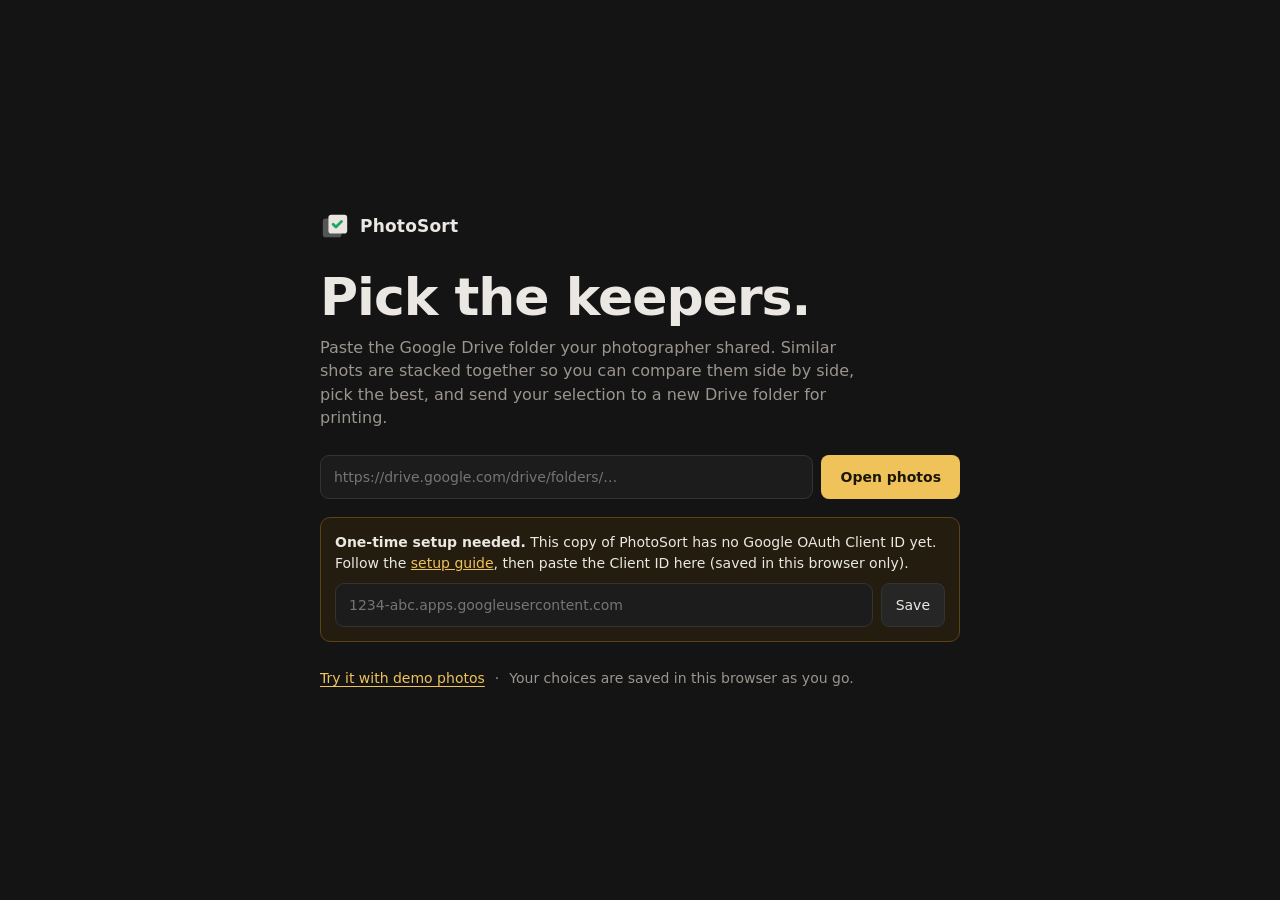
==== index.html @ e8511625 "Add PhotoSort web app: Drive photo viewer with similar-shot stacking, pick/reject culling and share-" ====
<!doctype html>
<html lang="en">
<head>
  <meta charset="utf-8">
  <meta name="viewport" content="width=device-width, initial-scale=1, viewport-fit=cover">
  <meta name="color-scheme" content="dark">
  <title>PhotoSort</title>
  <link rel="icon" href="data:image/svg+xml,%3Csvg xmlns='http://www.w3.org/2000/svg' viewBox='0 0 32 32'%3E%3Crect x='3' y='7' width='20' height='20' rx='3' fill='%23555'/%3E%3Crect x='9' y='3' width='20' height='20' rx='3' fill='%23e9e6e1'/%3E%3Cpath d='M14 13l3 3 6-6' stroke='%2321a366' stroke-width='3' fill='none' stroke-linecap='round' stroke-linejoin='round'/%3E%3C/svg%3E">
  <link rel="stylesheet" href="styles.css">
</head>
<body>
  <!-- Top bar (grid screen) -->
  <header id="topbar" hidden>
    <button id="btn-home" class="icon-btn" title="Open another folder" aria-label="Home">
      <svg viewBox="0 0 24 24" width="20" height="20"><path d="M15 5l-7 7 7 7" fill="none" stroke="currentColor" stroke-width="2" stroke-linecap="round" stroke-linejoin="round"/></svg>
    </button>
    <div class="folder-title">
      <div id="folder-name"></div>
      <div id="folder-meta" class="muted small"></div>
    </div>
    <div class="seg filters" id="filters" role="tablist" aria-label="Filter photos">
      <button data-filter="all" class="on">All <b></b></button>
      <button data-filter="todo">To review <b></b></button>
      <button data-filter="p">Picked <b></b></button>
      <button data-filter="r">Rejected <b></b></button>
    </div>
    <div class="tools">
      <label class="slider" title="How alike photos must be to stack together. Left = no stacking.">
        <span>Stacking</span><input id="sim" type="range" min="0" max="24" step="1">
      </label>
      <label class="slider hide-sm" title="Thumbnail size">
        <span>Size</span><input id="tile-size" type="range" min="120" max="380" step="10">
      </label>
      <button id="btn-help" class="icon-btn" title="Keyboard shortcuts (?)" aria-label="Help">?</button>
      <button id="btn-review" class="primary">Review &amp; share <span id="pick-count" class="pill">0</span></button>
    </div>
  </header>
  <div id="status-strip" hidden><span id="status-text"></span><div class="bar"><i id="status-bar"></i></div></div>
  <div id="auth-banner" hidden>Your Google session expired. <button id="btn-reconnect" class="link">Reconnect</button></div>

  <main>
    <!-- Start -->
    <section id="screen-start" class="start">
      <div class="start-card">
        <div class="brand">
          <svg viewBox="0 0 32 32" width="30" height="30" aria-hidden="true"><rect x="3" y="7" width="20" height="20" rx="3" fill="#555"/><rect x="9" y="3" width="20" height="20" rx="3" fill="#e9e6e1"/><path d="M14 13l3 3 6-6" stroke="#21a366" stroke-width="3" fill="none" stroke-linecap="round" stroke-linejoin="round"/></svg>
          PhotoSort
        </div>
        <h1>Pick the keepers.</h1>
        <p class="lede">Paste the Google Drive folder your photographer shared. Similar shots are stacked together so you can compare them side by side, pick the best, and send your selection to a new Drive folder for printing.</p>
        <form id="open-form" autocomplete="off">
          <input id="link" type="text" inputmode="url" spellcheck="false" placeholder="https://drive.google.com/drive/folders/…" aria-label="Google Drive folder link" required>
          <button class="primary" type="submit" id="btn-open">Open photos</button>
        </form>
        <p id="start-msg" class="msg" hidden></p>
        <div id="setup" class="setup" hidden>
          <p><b>One-time setup needed.</b> This copy of PhotoSort has no Google OAuth Client ID yet. Follow the <a href="https://github.com/hms-cap/photosort#google-cloud-setup" target="_blank" rel="noopener">setup guide</a>, then paste the Client ID here (saved in this browser only).</p>
          <div class="row"><input id="cid" placeholder="1234-abc.apps.googleusercontent.com"><button id="save-cid">Save</button></div>
        </div>
        <div id="recent" hidden>
          <h3>Recent folders</h3>
          <ul></ul>
        </div>
        <div class="start-foot">
          <button id="btn-demo" class="link">Try it with demo photos</button>
          <span class="muted">·</span>
          <span class="muted">Your choices are saved in this browser as you go.</span>
        </div>
      </div>
    </section>

    <!-- Loading -->
    <section id="screen-loading" class="loading" hidden>
      <div class="spinner"></div>
      <p id="loading-text">Opening folder…</p>
    </section>

    <!-- Grid -->
    <section id="screen-grid" hidden>
      <div id="grid" class="grid" role="grid" aria-label="Photos"></div>
      <p id="grid-empty" class="empty" hidden></p>
    </section>
  </main>

  <!-- Viewer -->
  <div id="viewer" class="overlay viewer" hidden role="dialog" aria-label="Photo viewer">
    <div class="v-top">
      <button id="v-close" class="icon-btn" title="Back to grid (Esc)" aria-label="Close">
        <svg viewBox="0 0 24 24" width="20" height="20"><path d="M6 6l12 12M18 6L6 18" stroke="currentColor" stroke-width="2" stroke-linecap="round"/></svg>
      </button>
      <div class="v-title">
        <div id="v-name"></div>
        <div id="v-pos" class="muted small"></div>
      </div>
      <div class="seg" id="v-mode">
        <button data-mode="compare" title="See the whole stack side by side (C)">Compare</button>
        <button data-mode="single" title="One photo, large (Enter)">Single</button>
      </div>
      <label class="check hide-sm" title="Move to the next photo after picking or rejecting">
        <input type="checkbox" id="v-auto"> Auto-advance
      </label>
    </div>
    <div class="v-stage" id="v-stage"></div>
    <div class="v-strip" id="v-strip"></div>
    <div class="v-actions">
      <button id="v-prev-set" class="ghost" title="Previous stack (↑)">‹ <span class="hide-sm">Prev stack</span></button>
      <button id="v-reject" class="act reject" title="Reject (X)">✕ Reject <kbd>X</kbd></button>
      <button id="v-pick" class="act pick" title="Pick (P)">✓ Pick <kbd>P</kbd></button>
      <button id="v-only" class="act" title="Pick this one, reject the rest of the stack (Shift+P)">Keep only <span class="hide-sm">this</span> <kbd>⇧P</kbd></button>
      <button id="v-next-set" class="ghost" title="Next stack (↓)"><span class="hide-sm">Next stack</span> ›</button>
    </div>
  </div>

  <!-- Review & share -->
  <div id="review" class="overlay panel" hidden role="dialog" aria-label="Review and share">
    <div class="panel-card">
      <div class="panel-head">
        <h2>Selected for print <span id="r-count" class="pill"></span></h2>
        <button id="r-close" class="icon-btn" aria-label="Close">
          <svg viewBox="0 0 24 24" width="20" height="20"><path d="M6 6l12 12M18 6L6 18" stroke="currentColor" stroke-width="2" stroke-linecap="round"/></svg>
        </button>
      </div>
      <div class="panel-body">
        <div id="r-grid" class="r-grid"></div>
        <p id="r-empty" class="empty" hidden>Nothing picked yet. Press <kbd>P</kbd> on a photo, or click its ✓, to add it here.</p>
        <div id="r-prev" class="r-prev" hidden></div>
        <div class="r-form">
          <label class="field"><span>New Drive folder name</span><input id="r-name"></label>
          <label class="check"><input type="checkbox" id="r-anyone" checked> Anyone with the link can view</label>
          <label class="field"><span>Also share with <span class="muted">(optional, comma separated)</span></span><input id="r-emails" type="text" placeholder="printshop@example.com"></label>
          <p class="muted small">Copies are created in <b>your</b> Google Drive and count toward your storage. Running this again later only adds new picks and removes un-picked ones.</p>
        </div>
        <div id="r-progress" class="r-progress" hidden><div class="bar"><i></i></div><span></span></div>
        <div id="r-result" class="r-result" hidden></div>
      </div>
      <div class="panel-foot">
        <button id="r-list" class="ghost">Download file list</button>
        <button id="r-share" class="primary">Create Drive folder</button>
      </div>
    </div>
  </div>

  <!-- Help -->
  <div id="help" class="overlay panel" hidden role="dialog" aria-label="Keyboard shortcuts">
    <div class="panel-card narrow">
      <div class="panel-head"><h2>How it works</h2><button id="h-close" class="icon-btn" aria-label="Close">
        <svg viewBox="0 0 24 24" width="20" height="20"><path d="M6 6l12 12M18 6L6 18" stroke="currentColor" stroke-width="2" stroke-linecap="round"/></svg></button></div>
      <div class="panel-body">
        <p>Photos taken moments apart that look alike are <b>stacked</b> (the tiles with a number). Open a stack to compare its shots side by side and keep the best one(s). Drag <b>Stacking</b> left for fewer, tighter stacks, or all the way left to turn it off.</p>
        <table class="keys">
          <tr><td><kbd>P</kbd> / <kbd>Space</kbd></td><td>Pick (press again to undo)</td></tr>
          <tr><td><kbd>X</kbd></td><td>Reject (press again to undo)</td></tr>
          <tr><td><kbd>⇧</kbd>+<kbd>P</kbd></td><td>Keep only this one, reject the rest of the stack</td></tr>
          <tr><td><kbd>U</kbd></td><td>Clear mark</td></tr>
          <tr><td><kbd>←</kbd> <kbd>→</kbd></td><td>Previous / next photo</td></tr>
          <tr><td><kbd>↑</kbd> <kbd>↓</kbd></td><td>Previous / next stack</td></tr>
          <tr><td><kbd>Enter</kbd> / <kbd>C</kbd></td><td>Open photo / switch Single ↔ Compare</td></tr>
          <tr><td><kbd>Z</kbd> or click</td><td>Zoom to check focus (single view)</td></tr>
          <tr><td><kbd>Esc</kbd></td><td>Back</td></tr>
        </table>
        <p class="muted small">On a phone: swipe left/right between photos and use the buttons at the bottom.</p>
      </div>
    </div>
  </div>

  <div id="toast" role="status" aria-live="polite"></div>
  <script type="module" src="js/app.js"></script>
</body>
</html>
---- styles.css ----
:root {
  --bg: #141414;
  --bg-2: #1c1c1c;
  --bg-3: #262626;
  --line: #333;
  --text: #ebe8e3;
  --muted: #9a958e;
  --pick: #2fbf71;
  --pick-soft: rgba(47, 191, 113, .18);
  --reject: #e5534b;
  --accent: #f0c35a;
  --focus: #6ea8fe;
  --radius: 10px;
  --tile: 200px;
  --font: ui-sans-serif, system-ui, -apple-system, "Segoe UI", Roboto, "Helvetica Neue", Arial, sans-serif;
  color-scheme: dark;
}

* { box-sizing: border-box; }
html, body { margin: 0; height: 100%; }
body {
  background: var(--bg);
  color: var(--text);
  font: 14px/1.45 var(--font);
  -webkit-font-smoothing: antialiased;
}
[hidden] { display: none !important; }
button { font: inherit; color: inherit; cursor: pointer; }
input { font: inherit; color: inherit; }
a { color: var(--accent); }
kbd {
  font: 11px/1 ui-monospace, SFMono-Regular, Menlo, monospace;
  border: 1px solid #555; border-bottom-width: 2px; border-radius: 4px;
  padding: 2px 5px; color: var(--muted); background: rgba(255,255,255,.04);
}
.muted { color: var(--muted); }
.small { font-size: 12px; }
.pill {
  display: inline-block; min-width: 1.6em; padding: 1px 7px; border-radius: 99px;
  background: rgba(0,0,0,.25); font-size: 12px; font-weight: 600; text-align: center;
}

/* Buttons */
.primary, .ghost, .act, .setup button, .seg button {
  border: 1px solid var(--line); background: var(--bg-3); border-radius: 8px;
  padding: 8px 14px; white-space: nowrap; transition: background .12s, border-color .12s, transform .06s;
}
.primary { background: var(--accent); color: #1b1608; border-color: transparent; font-weight: 600; }
.primary:hover { filter: brightness(1.06); }
.primary:disabled { opacity: .5; cursor: default; }
.ghost { background: transparent; }
.ghost:hover, .act:hover, .setup button:hover { background: #303030; }
button:active { transform: translateY(1px); }
.link { background: none; border: 0; padding: 0; color: var(--accent); text-decoration: underline; text-underline-offset: 3px; }
.icon-btn {
  display: inline-grid; place-items: center; width: 34px; height: 34px; flex: none;
  border-radius: 8px; border: 1px solid transparent; background: transparent; font-weight: 700;
}
.icon-btn:hover { background: var(--bg-3); border-color: var(--line); }
:focus-visible { outline: 2px solid var(--focus); outline-offset: 2px; }

.seg { display: inline-flex; border: 1px solid var(--line); border-radius: 9px; padding: 2px; background: var(--bg-2); }
.seg button { border: 0; background: transparent; padding: 6px 11px; border-radius: 7px; color: var(--muted); }
.seg button.on { background: var(--bg-3); color: var(--text); box-shadow: 0 1px 0 rgba(255,255,255,.05) inset; }
.seg button b { font-weight: 600; margin-left: 2px; opacity: .8; }

.check { display: inline-flex; align-items: center; gap: 7px; cursor: pointer; user-select: none; }
.check input { width: 16px; height: 16px; accent-color: var(--pick); }

/* Top bar */
#topbar {
  position: sticky; top: 0; z-index: 20; display: flex; align-items: center; gap: 12px; flex-wrap: wrap;
  padding: 10px 16px; background: rgba(20,20,20,.92); backdrop-filter: blur(10px);
  border-bottom: 1px solid var(--line);
}
.folder-title { min-width: 0; flex: 1 1 180px; }
#folder-name { font-weight: 600; font-size: 15px; white-space: nowrap; overflow: hidden; text-overflow: ellipsis; }
.tools { display: flex; align-items: center; gap: 12px; }
.slider { display: inline-flex; align-items: center; gap: 8px; color: var(--muted); font-size: 12px; }
.slider input { width: 96px; accent-color: var(--accent); }
#btn-review .pill { margin-left: 4px; }

#status-strip {
  position: sticky; top: 55px; z-index: 19; display: flex; align-items: center; gap: 12px;
  padding: 6px 16px; font-size: 12px; color: var(--muted); background: var(--bg-2); border-bottom: 1px solid var(--line);
}
#status-strip .bar { flex: 0 0 160px; }
.bar { height: 4px; border-radius: 4px; background: var(--bg-3); overflow: hidden; }
.bar i { display: block; height: 100%; width: 0; background: var(--accent); transition: width .2s; }
#auth-banner {
  padding: 8px 16px; background: #3a2a10; color: #f6dfae; border-bottom: 1px solid #5a4319; text-align: center;
}

/* Start */
.start { min-height: 100vh; display: grid; place-items: center; padding: 32px 16px; }
.start-card { width: min(640px, 100%); }
.brand { display: flex; align-items: center; gap: 10px; font-weight: 700; font-size: 17px; letter-spacing: .2px; }
.start h1 { font-size: clamp(34px, 6vw, 52px); line-height: 1.05; margin: 28px 0 12px; letter-spacing: -1px; }
.lede { color: var(--muted); font-size: 16px; max-width: 54ch; margin: 0 0 26px; }
#open-form { display: flex; gap: 8px; }
#open-form input, .setup input, .field input {
  flex: 1; min-width: 0; padding: 11px 13px; border-radius: 9px; border: 1px solid var(--line);
  background: var(--bg-2); outline: none;
}
#open-form input:focus, .setup input:focus, .field input:focus { border-color: #666; }
#open-form .primary { padding: 11px 18px; }
.msg { margin: 12px 0 0; color: #f3a69f; }
.msg.info { color: var(--muted); }
.setup { margin-top: 18px; padding: 14px; border: 1px solid #5a4319; background: #241c0e; border-radius: var(--radius); }
.setup p { margin: 0 0 10px; }
.setup .row { display: flex; gap: 8px; }
#recent { margin-top: 30px; }
#recent h3 { font-size: 12px; text-transform: uppercase; letter-spacing: .08em; color: var(--muted); margin: 0 0 8px; }
#recent ul { list-style: none; padding: 0; margin: 0; border: 1px solid var(--line); border-radius: var(--radius); overflow: hidden; }
#recent li { display: flex; align-items: center; gap: 10px; padding: 10px 12px; background: var(--bg-2); cursor: pointer; }
#recent li + li { border-top: 1px solid var(--line); }
#recent li:hover { background: var(--bg-3); }
#recent .r-title { flex: 1; min-width: 0; overflow: hidden; text-overflow: ellipsis; white-space: nowrap; }
#recent .forget { opacity: .5; }
#recent .forget:hover { opacity: 1; }
.start-foot { margin-top: 26px; display: flex; gap: 10px; flex-wrap: wrap; align-items: center; }

.loading { min-height: 70vh; display: grid; place-content: center; justify-items: center; gap: 14px; color: var(--muted); }
.spinner { width: 34px; height: 34px; border: 3px solid var(--bg-3); border-top-color: var(--accent); border-radius: 50%; animation: spin 0.8s linear infinite; }
@keyframes spin { to { transform: rotate(360deg); } }

/* Grid */
.grid {
  display: grid; grid-template-columns: repeat(auto-fill, minmax(var(--tile), 1fr));
  gap: 14px; padding: 16px 16px 80px;
}
.tile {
  position: relative; aspect-ratio: 3 / 2; border-radius: 8px; cursor: pointer; outline: none;
  background: var(--bg-2);
}
.tile.stack { margin: 6px 6px 0 0; }
.tile.stack::before, .tile.stack::after {
  content: ""; position: absolute; inset: 0; border-radius: 8px; background: #2c2c2c; border: 1px solid #3a3a3a;
}
.tile.stack::before { transform: translate(6px, -6px); z-index: 0; }
.tile.stack::after { transform: translate(3px, -3px); z-index: 0; background: #333; }
.tile .frame {
  position: absolute; inset: 0; z-index: 1; border-radius: 8px; overflow: hidden; background: #202020;
  box-shadow: 0 0 0 1px rgba(255,255,255,.06);
}
.tile img { width: 100%; height: 100%; object-fit: contain; display: block; transition: opacity .2s; }
.tile.focus .frame, .tile:focus-visible .frame { box-shadow: 0 0 0 2px var(--focus); }
.tile.picked .frame { box-shadow: 0 0 0 3px var(--pick); }
.tile.picked.focus .frame { box-shadow: 0 0 0 3px var(--pick), 0 0 0 6px var(--focus); }
.tile.rejected img { opacity: .28; filter: grayscale(.7); }
.tile .badges { position: absolute; z-index: 2; top: 7px; left: 7px; display: flex; gap: 5px; pointer-events: none; }
.badge {
  display: inline-flex; align-items: center; gap: 4px; padding: 2px 7px; border-radius: 6px;
  font-size: 12px; font-weight: 600; background: rgba(0,0,0,.66); backdrop-filter: blur(4px);
}
.badge.picks { background: var(--pick); color: #06210f; }
.badge.rej { background: rgba(229,83,75,.85); color: #fff; }
.badge.done { background: rgba(0,0,0,.66); color: var(--pick); }
.tile .name {
  position: absolute; z-index: 2; left: 0; right: 0; bottom: 0; padding: 14px 8px 5px; font-size: 11px;
  color: #ddd; background: linear-gradient(transparent, rgba(0,0,0,.7)); border-radius: 0 0 8px 8px;
  white-space: nowrap; overflow: hidden; text-overflow: ellipsis; opacity: 0; transition: opacity .15s; pointer-events: none;
}
.tile .quick { position: absolute; z-index: 3; top: 6px; right: 6px; display: flex; gap: 5px; opacity: 0; transition: opacity .15s; }
.tile:hover .name, .tile:hover .quick, .tile.focus .quick, .tile.focus .name { opacity: 1; }
.qbtn {
  width: 30px; height: 30px; border-radius: 50%; border: 0; display: grid; place-items: center; font-size: 15px; font-weight: 700;
  background: rgba(0,0,0,.65); color: #fff; backdrop-filter: blur(4px);
}
.qbtn.p:hover, .qbtn.p.on { background: var(--pick); color: #06210f; }
.qbtn.r:hover, .qbtn.r.on { background: var(--reject); }
.empty { text-align: center; color: var(--muted); padding: 60px 16px; }
@media (hover: none) { .tile .quick { opacity: 1; } }

/* Overlays */
.overlay { position: fixed; inset: 0; z-index: 50; }
.viewer { display: flex; flex-direction: column; background: #0d0d0d; }
.v-top { display: flex; align-items: center; gap: 12px; padding: 8px 12px; border-bottom: 1px solid #222; }
.v-title { flex: 1; min-width: 0; }
#v-name { font-weight: 600; white-space: nowrap; overflow: hidden; text-overflow: ellipsis; }
.v-stage { position: relative; flex: 1; min-height: 0; overflow: hidden; }
.v-strip { display: flex; gap: 6px; padding: 8px 12px; overflow-x: auto; border-top: 1px solid #222; scrollbar-width: thin; }
.v-strip:empty { display: none; }
.v-actions {
  display: flex; justify-content: center; align-items: center; gap: 10px; padding: 10px 12px calc(10px + env(safe-area-inset-bottom));
  border-top: 1px solid #222; flex-wrap: wrap;
}
.act { min-width: 110px; font-weight: 600; }
.act.pick.on { background: var(--pick); color: #06210f; border-color: transparent; }
.act.reject.on { background: var(--reject); color: #fff; border-color: transparent; }
.act kbd { margin-left: 6px; }
.act.on kbd { color: inherit; border-color: currentColor; opacity: .7; }

/* single */
.single { position: absolute; inset: 0; padding: 14px; touch-action: none; }
.single img {
  display: block; width: 100%; height: 100%; object-fit: contain; cursor: zoom-in; user-select: none; -webkit-user-drag: none;
}
.single.zoomed { overflow: auto; padding: 0; cursor: grab; }
.single.zoomed img { width: auto; height: auto; max-width: none; max-height: none; margin: auto; cursor: zoom-out; }
a.primary { display: inline-block; text-decoration: none; }
.mark {
  position: absolute; z-index: 2; top: 14px; right: 14px; padding: 5px 11px; border-radius: 8px; font-weight: 700; font-size: 13px;
  pointer-events: none;
}
.mark.p { background: var(--pick); color: #06210f; }
.mark.r { background: var(--reject); color: #fff; }
.nav-zone { position: absolute; top: 0; bottom: 0; width: 64px; z-index: 3; border: 0; background: transparent; color: #fff; font-size: 30px; opacity: 0; transition: opacity .15s; }
.nav-zone:hover { opacity: .8; background: linear-gradient(to var(--dir), transparent, rgba(0,0,0,.35)); }
.nav-zone.prev { left: 0; --dir: left; }
.nav-zone.next { right: 0; --dir: right; }

/* compare */
.compare { position: absolute; inset: 0; overflow-y: auto; padding: 12px; display: grid; gap: 10px; align-content: start; }
.compare.fit { align-content: stretch; }
.cell {
  position: relative; min-height: 0; border-radius: 8px; background: #181818; overflow: hidden; cursor: pointer;
  box-shadow: 0 0 0 1px #2a2a2a; display: grid; place-items: center;
}
.compare:not(.fit) .cell { aspect-ratio: 3 / 2; }
.cell img { max-width: 100%; max-height: 100%; width: 100%; height: 100%; object-fit: contain; display: block; }
.cell.focus { box-shadow: 0 0 0 2px var(--focus); }
.cell.p { box-shadow: 0 0 0 3px var(--pick); }
.cell.p.focus { box-shadow: 0 0 0 3px var(--pick), 0 0 0 6px var(--focus); }
.cell.r img { opacity: .3; filter: grayscale(.7); }
.cell .cbtns { position: absolute; top: 8px; right: 8px; display: flex; gap: 6px; }
.cell .cname { position: absolute; left: 8px; bottom: 6px; font-size: 11px; color: #ccc; text-shadow: 0 1px 2px #000; }
.cell .cnum { position: absolute; left: 8px; top: 8px; font-size: 12px; }

.thumb {
  flex: none; position: relative; width: 84px; height: 56px; border-radius: 5px; overflow: hidden; border: 0; padding: 0;
  background: #1b1b1b; box-shadow: 0 0 0 1px #2c2c2c;
}
.thumb img { width: 100%; height: 100%; object-fit: cover; display: block; }
.thumb.cur { box-shadow: 0 0 0 2px var(--focus); }
.thumb.p { box-shadow: 0 0 0 2px var(--pick); }
.thumb.cur.p { box-shadow: 0 0 0 2px var(--pick), 0 0 0 4px var(--focus); }
.thumb.r img { opacity: .3; }
.thumb .dot { position: absolute; right: 4px; top: 4px; width: 9px; height: 9px; border-radius: 50%; }
.thumb.p .dot { background: var(--pick); }
.thumb.r .dot { background: var(--reject); }

/* Panels */
.panel { background: rgba(0,0,0,.6); display: grid; place-items: center; padding: 16px; backdrop-filter: blur(3px); }
.panel-card {
  width: min(920px, 100%); max-height: calc(100vh - 32px); display: flex; flex-direction: column;
  background: var(--bg-2); border: 1px solid var(--line); border-radius: 14px; box-shadow: 0 30px 80px rgba(0,0,0,.5);
}
.panel-card.narrow { width: min(560px, 100%); }
.panel-head { display: flex; align-items: center; justify-content: space-between; padding: 14px 16px; border-bottom: 1px solid var(--line); }
.panel-head h2 { margin: 0; font-size: 17px; display: flex; align-items: center; gap: 8px; }
.panel-body { padding: 16px; overflow-y: auto; }
.panel-foot { display: flex; justify-content: flex-end; gap: 10px; padding: 12px 16px; border-top: 1px solid var(--line); flex-wrap: wrap; }
.r-grid { display: grid; grid-template-columns: repeat(auto-fill, minmax(110px, 1fr)); gap: 8px; max-height: 38vh; overflow-y: auto; }
.r-item { position: relative; aspect-ratio: 3 / 2; border-radius: 6px; overflow: hidden; background: #111; }
.r-item img { width: 100%; height: 100%; object-fit: cover; display: block; }
.r-item button {
  position: absolute; top: 4px; right: 4px; width: 22px; height: 22px; border-radius: 50%; border: 0;
  background: rgba(0,0,0,.7); color: #fff; font-size: 12px; opacity: 0;
}
.r-item:hover button { opacity: 1; }
@media (hover: none) { .r-item button { opacity: 1; } }
.r-form { display: grid; gap: 12px; margin-top: 18px; }
.field { display: grid; gap: 6px; }
.r-prev { margin-top: 14px; padding: 10px 12px; border-radius: 8px; background: var(--bg-3); }
.r-progress { margin-top: 16px; display: grid; gap: 6px; color: var(--muted); }
.r-result { margin-top: 16px; padding: 14px; border-radius: 10px; border: 1px solid #23573a; background: #11281b; }
.r-result.warn { border-color: #5a4319; background: #241c0e; }
.r-result .row { display: flex; gap: 8px; margin-top: 10px; flex-wrap: wrap; }
.r-result input { flex: 1; min-width: 200px; padding: 8px 10px; border-radius: 8px; border: 1px solid var(--line); background: var(--bg); }
.r-result ul { margin: 8px 0 0; padding-left: 18px; }
table.keys { width: 100%; border-collapse: collapse; margin: 12px 0; }
table.keys td { padding: 6px 4px; border-bottom: 1px solid var(--line); }
table.keys td:first-child { white-space: nowrap; width: 40%; }

#toast {
  position: fixed; left: 50%; bottom: 24px; transform: translate(-50%, 20px); z-index: 100;
  padding: 10px 16px; border-radius: 10px; background: #2b2b2b; border: 1px solid #3a3a3a; color: var(--text);
  opacity: 0; pointer-events: none; transition: opacity .2s, transform .2s; max-width: calc(100vw - 32px);
}
#toast.show { opacity: 1; transform: translate(-50%, 0); }
.viewer:not([hidden]) ~ #toast { bottom: 84px; }

@media (max-width: 760px) {
  #topbar { gap: 8px; padding: 8px 10px; }
  .filters { order: 3; width: 100%; overflow-x: auto; }
  .filters button { flex: 1; padding: 6px 8px; }
  .tools { gap: 8px; }
  .slider input { width: 70px; }
  .hide-sm { display: none !important; }
  #status-strip { top: auto; }
  .grid { gap: 10px; padding: 10px 10px 80px; grid-template-columns: repeat(auto-fill, minmax(min(var(--tile), 44vw), 1fr)); }
  .act { min-width: 0; padding: 10px 12px; }
  .v-actions { flex-wrap: nowrap; gap: 6px; }
  .v-actions .ghost { padding: 10px 12px; }
  .act kbd, .v-actions kbd { display: none; }
  #open-form { flex-direction: column; }
}
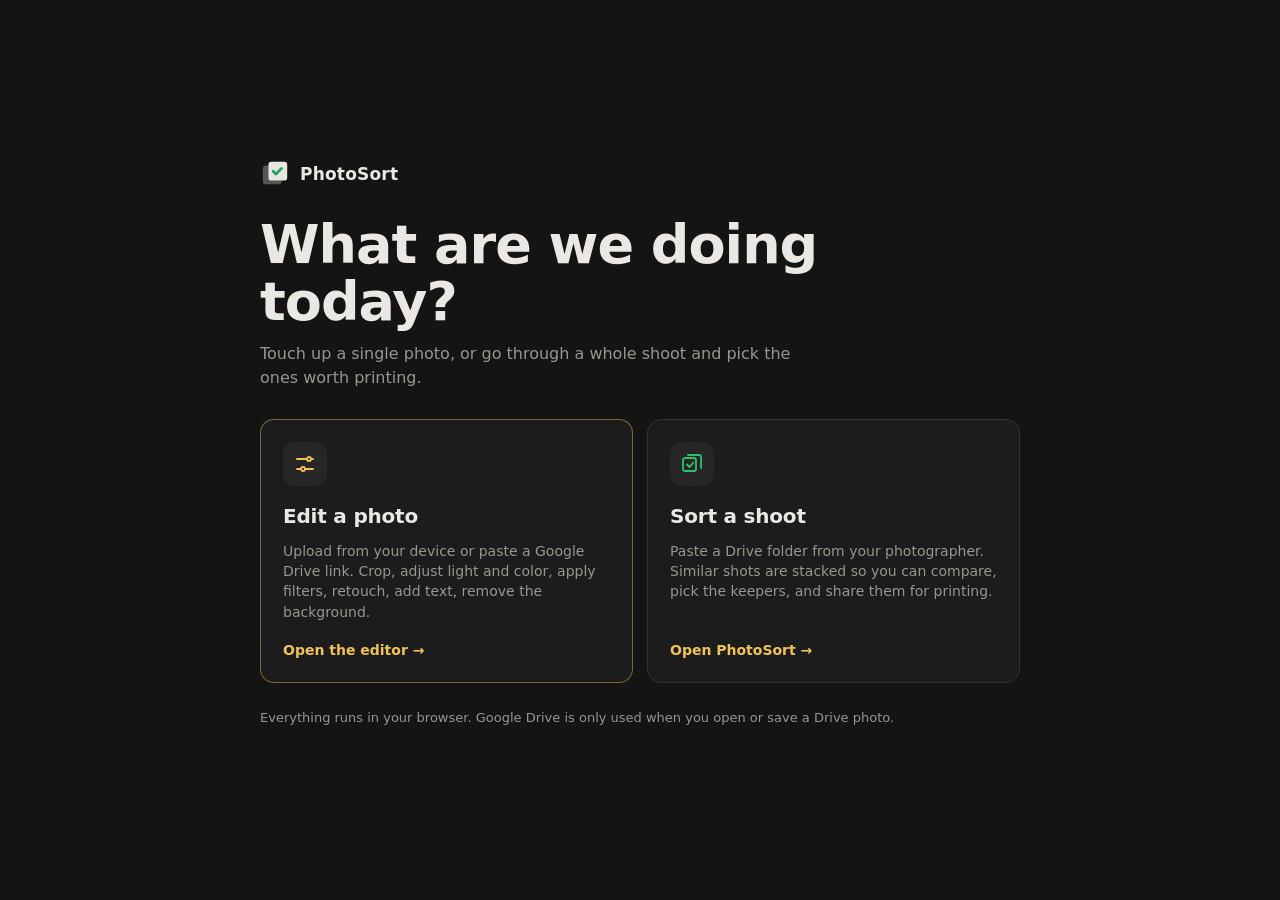
==== commit e3b8c68a: "Add photo editor and a home page linking editor and sorter - index.html is now a landing page with '" ====
--- a/index.html
+++ b/index.html
@@ -6,164 +6,61 @@
   <meta name="color-scheme" content="dark">
   <title>PhotoSort</title>
   <link rel="icon" href="data:image/svg+xml,%3Csvg xmlns='http://www.w3.org/2000/svg' viewBox='0 0 32 32'%3E%3Crect x='3' y='7' width='20' height='20' rx='3' fill='%23555'/%3E%3Crect x='9' y='3' width='20' height='20' rx='3' fill='%23e9e6e1'/%3E%3Cpath d='M14 13l3 3 6-6' stroke='%2321a366' stroke-width='3' fill='none' stroke-linecap='round' stroke-linejoin='round'/%3E%3C/svg%3E">
+  <script>
+    // Links from before the landing page existed pointed straight at the sorter (…/#/f/<folder>).
+    if (/^#\/(f\/|demo)|^#demo$/.test(location.hash)) location.replace('sort.html' + location.hash);
+  </script>
   <link rel="stylesheet" href="styles.css">
+  <style>
+    .landing { min-height: 100vh; display: grid; place-items: center; padding: 40px 16px; }
+    .landing-card { width: min(760px, 100%); }
+    .landing h1 { font-size: clamp(34px, 6vw, 54px); line-height: 1.05; margin: 28px 0 12px; letter-spacing: -1px; }
+    .choices { display: grid; grid-template-columns: repeat(auto-fit, minmax(260px, 1fr)); gap: 14px; margin-top: 30px; }
+    .choice {
+      display: flex; flex-direction: column; gap: 10px; padding: 22px; border-radius: 14px;
+      border: 1px solid var(--line); background: var(--bg-2); color: var(--text); text-decoration: none;
+      transition: border-color .15s, background .15s, transform .1s;
+    }
+    .choice:hover { border-color: #5a5a5a; background: #202020; }
+    .choice:active { transform: translateY(1px); }
+    .choice .ico { width: 44px; height: 44px; border-radius: 11px; display: grid; place-items: center; background: var(--bg-3); }
+    .choice h2 { margin: 6px 0 0; font-size: 20px; letter-spacing: -.2px; }
+    .choice p { margin: 0; color: var(--muted); font-size: 14px; }
+    .choice .go { margin-top: auto; padding-top: 8px; color: var(--accent); font-weight: 600; font-size: 14px; }
+    .choice.primary-choice { border-color: rgba(240,195,90,.45); }
+    .landing .foot { margin-top: 26px; font-size: 13px; }
+  </style>
 </head>
 <body>
-  <!-- Top bar (grid screen) -->
-  <header id="topbar" hidden>
-    <button id="btn-home" class="icon-btn" title="Open another folder" aria-label="Home">
-      <svg viewBox="0 0 24 24" width="20" height="20"><path d="M15 5l-7 7 7 7" fill="none" stroke="currentColor" stroke-width="2" stroke-linecap="round" stroke-linejoin="round"/></svg>
-    </button>
-    <div class="folder-title">
-      <div id="folder-name"></div>
-      <div id="folder-meta" class="muted small"></div>
+  <main class="landing">
+    <div class="landing-card">
+      <div class="brand">
+        <svg viewBox="0 0 32 32" width="30" height="30" aria-hidden="true"><rect x="3" y="7" width="20" height="20" rx="3" fill="#555"/><rect x="9" y="3" width="20" height="20" rx="3" fill="#e9e6e1"/><path d="M14 13l3 3 6-6" stroke="#21a366" stroke-width="3" fill="none" stroke-linecap="round" stroke-linejoin="round"/></svg>
+        PhotoSort
+      </div>
+      <h1>What are we doing today?</h1>
+      <p class="lede">Touch up a single photo, or go through a whole shoot and pick the ones worth printing.</p>
+
+      <div class="choices">
+        <a class="choice primary-choice" href="edit.html" id="go-edit">
+          <span class="ico" aria-hidden="true">
+            <svg viewBox="0 0 24 24" width="24" height="24" fill="none" stroke="#f0c35a" stroke-width="1.8" stroke-linecap="round" stroke-linejoin="round"><path d="M4 7h10M18 7h2M4 17h4M12 17h8"/><circle cx="16" cy="7" r="2"/><circle cx="10" cy="17" r="2"/></svg>
+          </span>
+          <h2>Edit a photo</h2>
+          <p>Upload from your device or paste a Google Drive link. Crop, adjust light and color, apply filters, retouch, add text, remove the background.</p>
+          <span class="go">Open the editor →</span>
+        </a>
+        <a class="choice" href="sort.html" id="go-sort">
+          <span class="ico" aria-hidden="true">
+            <svg viewBox="0 0 24 24" width="24" height="24" fill="none" stroke="#2fbf71" stroke-width="1.8" stroke-linecap="round" stroke-linejoin="round"><rect x="3" y="6" width="13" height="13" rx="2"/><path d="M8 3h11a2 2 0 0 1 2 2v11"/><path d="M7 12.5l2.5 2.5 4-4.5"/></svg>
+          </span>
+          <h2>Sort a shoot</h2>
+          <p>Paste a Drive folder from your photographer. Similar shots are stacked so you can compare, pick the keepers, and share them for printing.</p>
+          <span class="go">Open PhotoSort →</span>
+        </a>
+      </div>
+      <p class="foot muted">Everything runs in your browser. Google Drive is only used when you open or save a Drive photo.</p>
     </div>
-    <div class="seg filters" id="filters" role="tablist" aria-label="Filter photos">
-      <button data-filter="all" class="on">All <b></b></button>
-      <button data-filter="todo">To review <b></b></button>
-      <button data-filter="p">Picked <b></b></button>
-      <button data-filter="r">Rejected <b></b></button>
-    </div>
-    <div class="tools">
-      <label class="slider" title="How alike photos must be to stack together. Left = no stacking.">
-        <span>Stacking</span><input id="sim" type="range" min="0" max="24" step="1">
-      </label>
-      <label class="slider hide-sm" title="Thumbnail size">
-        <span>Size</span><input id="tile-size" type="range" min="120" max="380" step="10">
-      </label>
-      <button id="btn-help" class="icon-btn" title="Keyboard shortcuts (?)" aria-label="Help">?</button>
-      <button id="btn-review" class="primary">Review &amp; share <span id="pick-count" class="pill">0</span></button>
-    </div>
-  </header>
-  <div id="status-strip" hidden><span id="status-text"></span><div class="bar"><i id="status-bar"></i></div></div>
-  <div id="auth-banner" hidden>Your Google session expired. <button id="btn-reconnect" class="link">Reconnect</button></div>
-
-  <main>
-    <!-- Start -->
-    <section id="screen-start" class="start">
-      <div class="start-card">
-        <div class="brand">
-          <svg viewBox="0 0 32 32" width="30" height="30" aria-hidden="true"><rect x="3" y="7" width="20" height="20" rx="3" fill="#555"/><rect x="9" y="3" width="20" height="20" rx="3" fill="#e9e6e1"/><path d="M14 13l3 3 6-6" stroke="#21a366" stroke-width="3" fill="none" stroke-linecap="round" stroke-linejoin="round"/></svg>
-          PhotoSort
-        </div>
-        <h1>Pick the keepers.</h1>
-        <p class="lede">Paste the Google Drive folder your photographer shared. Similar shots are stacked together so you can compare them side by side, pick the best, and send your selection to a new Drive folder for printing.</p>
-        <form id="open-form" autocomplete="off">
-          <input id="link" type="text" inputmode="url" spellcheck="false" placeholder="https://drive.google.com/drive/folders/…" aria-label="Google Drive folder link" required>
-          <button class="primary" type="submit" id="btn-open">Open photos</button>
-        </form>
-        <p id="start-msg" class="msg" hidden></p>
-        <div id="setup" class="setup" hidden>
-          <p><b>One-time setup needed.</b> This copy of PhotoSort has no Google OAuth Client ID yet. Follow the <a href="https://github.com/hms-cap/photosort#google-cloud-setup" target="_blank" rel="noopener">setup guide</a>, then paste the Client ID here (saved in this browser only).</p>
-          <div class="row"><input id="cid" placeholder="1234-abc.apps.googleusercontent.com"><button id="save-cid">Save</button></div>
-        </div>
-        <div id="recent" hidden>
-          <h3>Recent folders</h3>
-          <ul></ul>
-        </div>
-        <div class="start-foot">
-          <button id="btn-demo" class="link">Try it with demo photos</button>
-          <span class="muted">·</span>
-          <span class="muted">Your choices are saved in this browser as you go.</span>
-        </div>
-      </div>
-    </section>
-
-    <!-- Loading -->
-    <section id="screen-loading" class="loading" hidden>
-      <div class="spinner"></div>
-      <p id="loading-text">Opening folder…</p>
-    </section>
-
-    <!-- Grid -->
-    <section id="screen-grid" hidden>
-      <div id="grid" class="grid" role="grid" aria-label="Photos"></div>
-      <p id="grid-empty" class="empty" hidden></p>
-    </section>
   </main>
-
-  <!-- Viewer -->
-  <div id="viewer" class="overlay viewer" hidden role="dialog" aria-label="Photo viewer">
-    <div class="v-top">
-      <button id="v-close" class="icon-btn" title="Back to grid (Esc)" aria-label="Close">
-        <svg viewBox="0 0 24 24" width="20" height="20"><path d="M6 6l12 12M18 6L6 18" stroke="currentColor" stroke-width="2" stroke-linecap="round"/></svg>
-      </button>
-      <div class="v-title">
-        <div id="v-name"></div>
-        <div id="v-pos" class="muted small"></div>
-      </div>
-      <div class="seg" id="v-mode">
-        <button data-mode="compare" title="See the whole stack side by side (C)">Compare</button>
-        <button data-mode="single" title="One photo, large (Enter)">Single</button>
-      </div>
-      <label class="check hide-sm" title="Move to the next photo after picking or rejecting">
-        <input type="checkbox" id="v-auto"> Auto-advance
-      </label>
-    </div>
-    <div class="v-stage" id="v-stage"></div>
-    <div class="v-strip" id="v-strip"></div>
-    <div class="v-actions">
-      <button id="v-prev-set" class="ghost" title="Previous stack (↑)">‹ <span class="hide-sm">Prev stack</span></button>
-      <button id="v-reject" class="act reject" title="Reject (X)">✕ Reject <kbd>X</kbd></button>
-      <button id="v-pick" class="act pick" title="Pick (P)">✓ Pick <kbd>P</kbd></button>
-      <button id="v-only" class="act" title="Pick this one, reject the rest of the stack (Shift+P)">Keep only <span class="hide-sm">this</span> <kbd>⇧P</kbd></button>
-      <button id="v-next-set" class="ghost" title="Next stack (↓)"><span class="hide-sm">Next stack</span> ›</button>
-    </div>
-  </div>
-
-  <!-- Review & share -->
-  <div id="review" class="overlay panel" hidden role="dialog" aria-label="Review and share">
-    <div class="panel-card">
-      <div class="panel-head">
-        <h2>Selected for print <span id="r-count" class="pill"></span></h2>
-        <button id="r-close" class="icon-btn" aria-label="Close">
-          <svg viewBox="0 0 24 24" width="20" height="20"><path d="M6 6l12 12M18 6L6 18" stroke="currentColor" stroke-width="2" stroke-linecap="round"/></svg>
-        </button>
-      </div>
-      <div class="panel-body">
-        <div id="r-grid" class="r-grid"></div>
-        <p id="r-empty" class="empty" hidden>Nothing picked yet. Press <kbd>P</kbd> on a photo, or click its ✓, to add it here.</p>
-        <div id="r-prev" class="r-prev" hidden></div>
-        <div class="r-form">
-          <label class="field"><span>New Drive folder name</span><input id="r-name"></label>
-          <label class="check"><input type="checkbox" id="r-anyone" checked> Anyone with the link can view</label>
-          <label class="field"><span>Also share with <span class="muted">(optional, comma separated)</span></span><input id="r-emails" type="text" placeholder="printshop@example.com"></label>
-          <p class="muted small">Copies are created in <b>your</b> Google Drive and count toward your storage. Running this again later only adds new picks and removes un-picked ones.</p>
-        </div>
-        <div id="r-progress" class="r-progress" hidden><div class="bar"><i></i></div><span></span></div>
-        <div id="r-result" class="r-result" hidden></div>
-      </div>
-      <div class="panel-foot">
-        <button id="r-list" class="ghost">Download file list</button>
-        <button id="r-share" class="primary">Create Drive folder</button>
-      </div>
-    </div>
-  </div>
-
-  <!-- Help -->
-  <div id="help" class="overlay panel" hidden role="dialog" aria-label="Keyboard shortcuts">
-    <div class="panel-card narrow">
-      <div class="panel-head"><h2>How it works</h2><button id="h-close" class="icon-btn" aria-label="Close">
-        <svg viewBox="0 0 24 24" width="20" height="20"><path d="M6 6l12 12M18 6L6 18" stroke="currentColor" stroke-width="2" stroke-linecap="round"/></svg></button></div>
-      <div class="panel-body">
-        <p>Photos taken moments apart that look alike are <b>stacked</b> (the tiles with a number). Open a stack to compare its shots side by side and keep the best one(s). Drag <b>Stacking</b> left for fewer, tighter stacks, or all the way left to turn it off.</p>
-        <table class="keys">
-          <tr><td><kbd>P</kbd> / <kbd>Space</kbd></td><td>Pick (press again to undo)</td></tr>
-          <tr><td><kbd>X</kbd></td><td>Reject (press again to undo)</td></tr>
-          <tr><td><kbd>⇧</kbd>+<kbd>P</kbd></td><td>Keep only this one, reject the rest of the stack</td></tr>
-          <tr><td><kbd>U</kbd></td><td>Clear mark</td></tr>
-          <tr><td><kbd>←</kbd> <kbd>→</kbd></td><td>Previous / next photo</td></tr>
-          <tr><td><kbd>↑</kbd> <kbd>↓</kbd></td><td>Previous / next stack</td></tr>
-          <tr><td><kbd>Enter</kbd> / <kbd>C</kbd></td><td>Open photo / switch Single ↔ Compare</td></tr>
-          <tr><td><kbd>Z</kbd> or click</td><td>Zoom to check focus (single view)</td></tr>
-          <tr><td><kbd>Esc</kbd></td><td>Back</td></tr>
-        </table>
-        <p class="muted small">On a phone: swipe left/right between photos and use the buttons at the bottom.</p>
-      </div>
-    </div>
-  </div>
-
-  <div id="toast" role="status" aria-live="polite"></div>
-  <script type="module" src="js/app.js"></script>
 </body>
 </html>
--- a/styles.css
+++ b/styles.css
@@ -64,6 +64,19 @@
 .seg button.on { background: var(--bg-3); color: var(--text); box-shadow: 0 1px 0 rgba(255,255,255,.05) inset; }
 .seg button b { font-weight: 600; margin-left: 2px; opacity: .8; }
 
+.chip {
+  display: inline-flex; align-items: center; gap: 6px; padding: 6px 10px; border-radius: 8px;
+  border: 1px solid var(--line); background: var(--bg-2); color: var(--muted); font-size: 12px; white-space: nowrap;
+}
+.chip:hover { color: var(--text); border-color: #555; }
+.chip[aria-pressed="true"] { color: var(--text); background: var(--bg-3); }
+.rounds button { color: var(--muted); }
+.rounds button.on { color: var(--accent); }
+.rounds button.next { font-style: italic; }
+select {
+  font: inherit; color: inherit; padding: 9px 12px; border-radius: 9px; border: 1px solid var(--line); background: var(--bg-2);
+}
+.r-round { margin-bottom: 14px; max-width: 360px; }
 .check { display: inline-flex; align-items: center; gap: 7px; cursor: pointer; user-select: none; }
 .check input { width: 16px; height: 16px; accent-color: var(--pick); }
 
@@ -81,7 +94,7 @@
 #btn-review .pill { margin-left: 4px; }
 
 #status-strip {
-  position: sticky; top: 55px; z-index: 19; display: flex; align-items: center; gap: 12px;
+  position: relative; z-index: 19; display: flex; align-items: center; gap: 12px;
   padding: 6px 16px; font-size: 12px; color: var(--muted); background: var(--bg-2); border-bottom: 1px solid var(--line);
 }
 #status-strip .bar { flex: 0 0 160px; }
@@ -284,6 +297,8 @@
 @media (max-width: 760px) {
   #topbar { gap: 8px; padding: 8px 10px; }
   .filters { order: 3; width: 100%; overflow-x: auto; }
+  .rounds { order: 3; width: 100%; overflow-x: auto; }
+  .rounds button { flex: 1; }
   .filters button { flex: 1; padding: 6px 8px; }
   .tools { gap: 8px; }
   .slider input { width: 70px; }
@@ -296,3 +311,6 @@
   .act kbd, .v-actions kbd { display: none; }
   #open-form { flex-direction: column; }
 }
+
+.home-link { display: inline-block; margin-bottom: 18px; color: var(--muted); text-decoration: none; font-size: 13px; }
+.home-link:hover { color: var(--text); }
